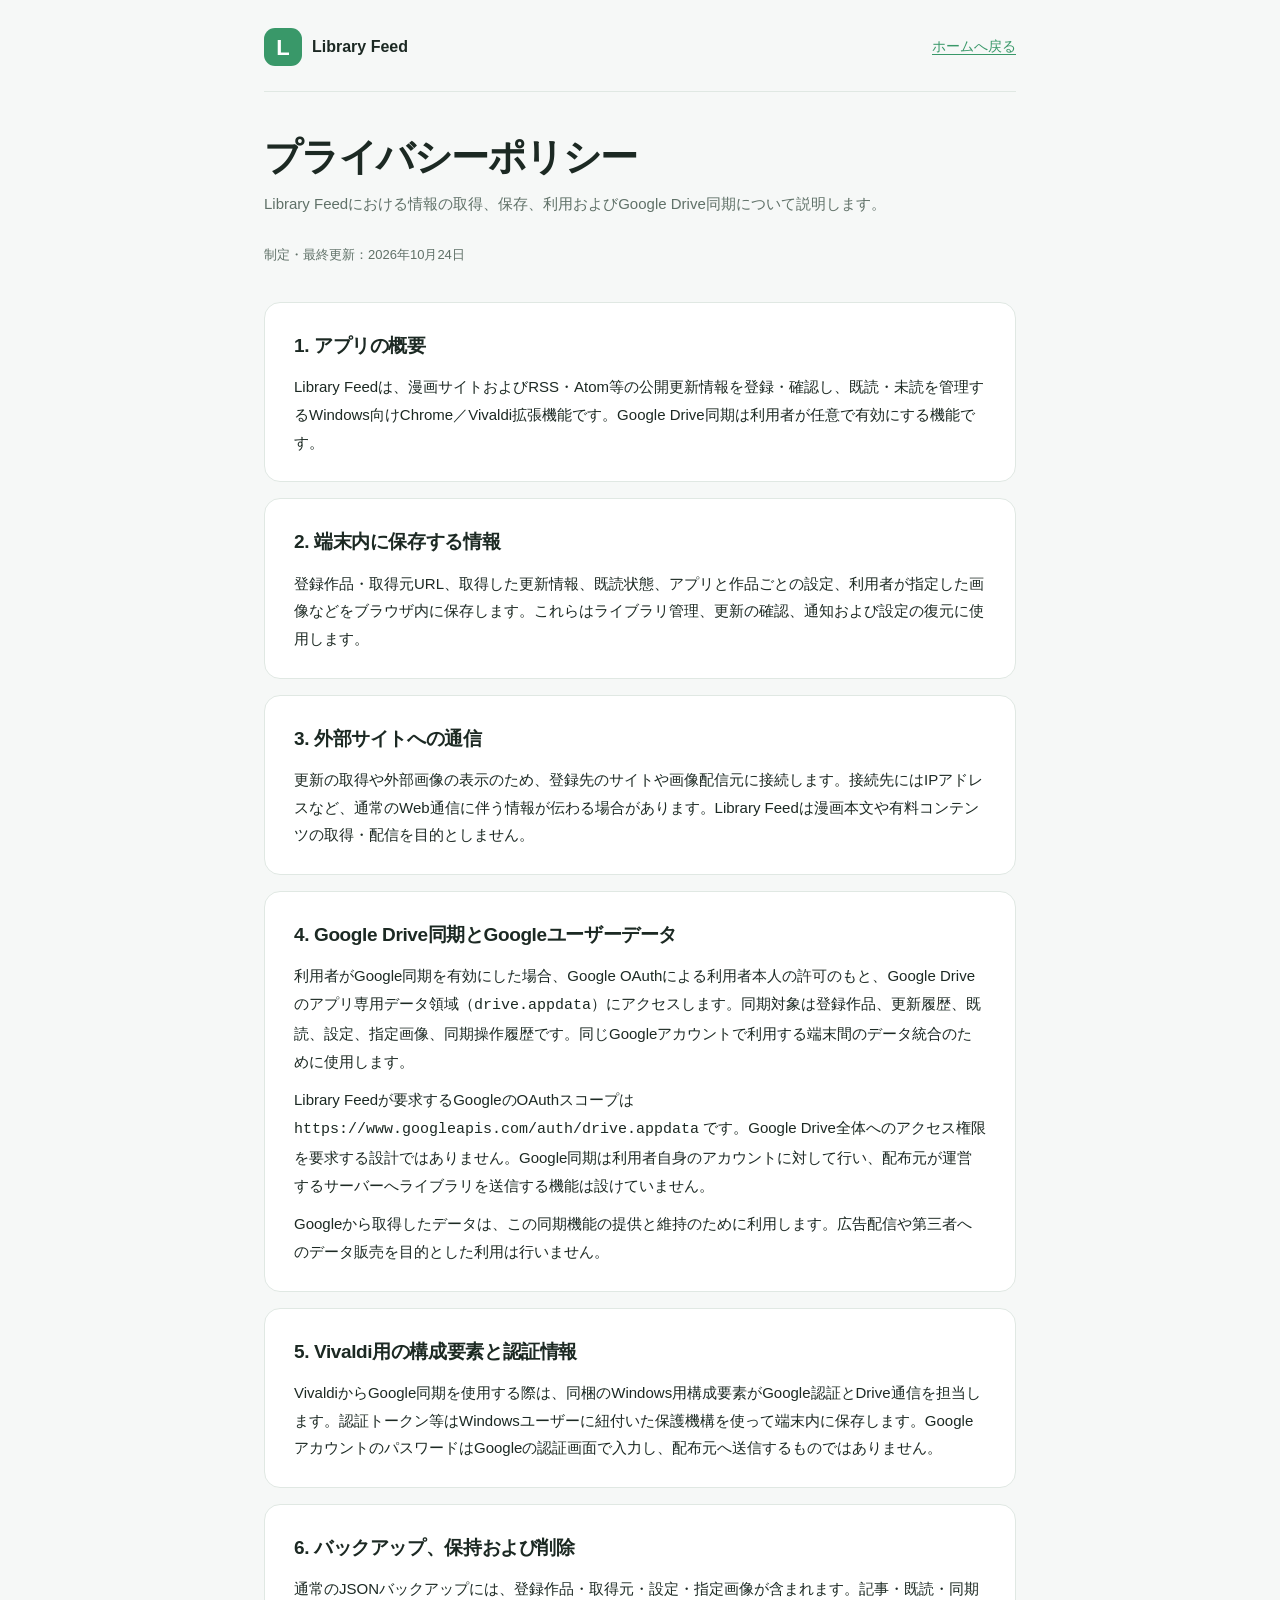
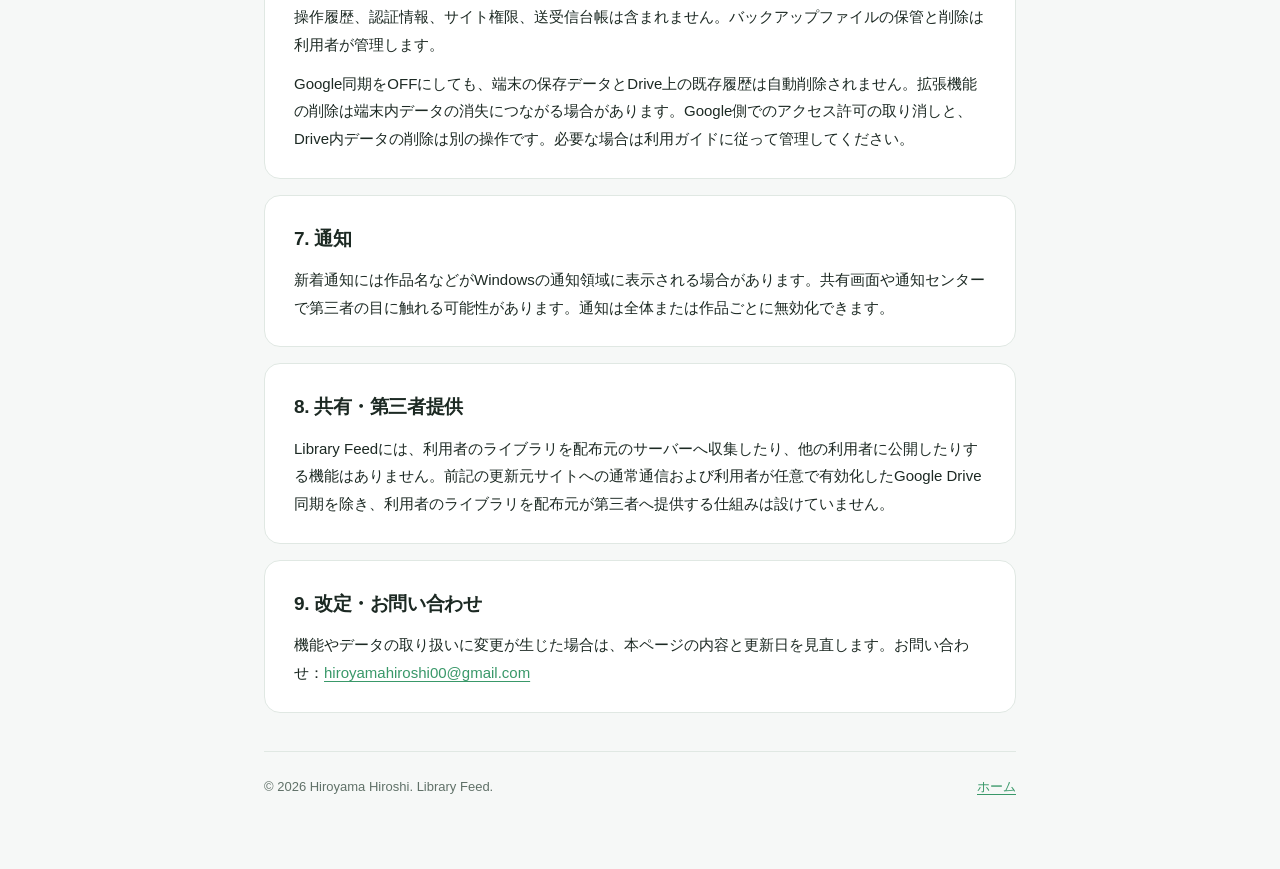
==== privacy.html @ bf37c738 "Add files via upload" ====
<!doctype html>
<html lang="ja">
<head>
  <meta charset="utf-8">
  <meta name="viewport" content="width=device-width, initial-scale=1">
  <meta name="robots" content="noindex, nofollow, noarchive">
  <meta name="description" content="Library Feedのプライバシーポリシー。保存データ、Google Drive同期、外部通信と利用者による管理について。">
  <meta name="theme-color" content="#399869">
  <title>プライバシーポリシー — Library Feed</title>
  <style>
    :root{color-scheme:light dark;--accent:#399869;--bg:#f6f8f7;--paper:#fff;--text:#1c2923;--muted:#607168;--border:#e0e8e3}
    *{box-sizing:border-box}body{margin:0;background:var(--bg);color:var(--text);font:15px/1.85 -apple-system,BlinkMacSystemFont,"Segoe UI","Noto Sans JP",sans-serif}a{color:var(--accent);text-underline-offset:3px}.wrap{max-width:800px;margin:auto;padding:28px 24px 72px}header,footer{display:flex;justify-content:space-between;align-items:center;gap:18px}header{padding-bottom:25px;border-bottom:1px solid var(--border)}.brand{display:flex;align-items:center;gap:10px;text-decoration:none;color:var(--text);font-size:16px;font-weight:800}.mark{display:grid;place-items:center;width:38px;height:38px;border-radius:11px;background:var(--accent);color:#fff;font-size:22px}nav{font-size:14px}h1{font-size:clamp(27px,5vw,38px);line-height:1.4;letter-spacing:-.04em;margin:39px 0 6px}h2{font-size:19px;letter-spacing:-.02em;margin:0 0 10px}section{background:var(--paper);border:1px solid var(--border);border-radius:16px;padding:25px 29px;margin:16px 0}p{margin:0 0 11px}p:last-child{margin:0}ul{margin:0;padding-left:1.4em}li+li{margin-top:6px}.intro{color:var(--muted);margin-bottom:25px}.date{font-size:13px;color:var(--muted);margin-bottom:35px}footer{border-top:1px solid var(--border);margin-top:38px;padding-top:23px;color:var(--muted);font-size:13px;flex-wrap:wrap}@media(max-width:540px){.wrap{padding:18px 16px 48px}section{padding:22px 19px}}@media(prefers-color-scheme:dark){:root{--bg:#111914;--paper:#1b2620;--text:#e7f1e9;--muted:#a8b8ad;--border:#35463a}a{color:#7bd6a1}}
  </style>
</head>
<body>
<div class="wrap">
<header><a class="brand" href="./"><span class="mark" aria-hidden="true">L</span><span>Library Feed</span></a><nav><a href="./">ホームへ戻る</a></nav></header>
<main>
<h1>プライバシーポリシー</h1><p class="intro">Library Feedにおける情報の取得、保存、利用およびGoogle Drive同期について説明します。</p><p class="date">制定・最終更新：2026年10月24日</p>
<section><h2>1. アプリの概要</h2><p>Library Feedは、漫画サイトおよびRSS・Atom等の公開更新情報を登録・確認し、既読・未読を管理するWindows向けChrome／Vivaldi拡張機能です。Google Drive同期は利用者が任意で有効にする機能です。</p></section>
<section><h2>2. 端末内に保存する情報</h2><p>登録作品・取得元URL、取得した更新情報、既読状態、アプリと作品ごとの設定、利用者が指定した画像などをブラウザ内に保存します。これらはライブラリ管理、更新の確認、通知および設定の復元に使用します。</p></section>
<section><h2>3. 外部サイトへの通信</h2><p>更新の取得や外部画像の表示のため、登録先のサイトや画像配信元に接続します。接続先にはIPアドレスなど、通常のWeb通信に伴う情報が伝わる場合があります。Library Feedは漫画本文や有料コンテンツの取得・配信を目的としません。</p></section>
<section><h2>4. Google Drive同期とGoogleユーザーデータ</h2><p>利用者がGoogle同期を有効にした場合、Google OAuthによる利用者本人の許可のもと、Google Driveのアプリ専用データ領域（<code>drive.appdata</code>）にアクセスします。同期対象は登録作品、更新履歴、既読、設定、指定画像、同期操作履歴です。同じGoogleアカウントで利用する端末間のデータ統合のために使用します。</p><p>Library Feedが要求するGoogleのOAuthスコープは <code>https://www.googleapis.com/auth/drive.appdata</code> です。Google Drive全体へのアクセス権限を要求する設計ではありません。Google同期は利用者自身のアカウントに対して行い、配布元が運営するサーバーへライブラリを送信する機能は設けていません。</p><p>Googleから取得したデータは、この同期機能の提供と維持のために利用します。広告配信や第三者へのデータ販売を目的とした利用は行いません。</p></section>
<section><h2>5. Vivaldi用の構成要素と認証情報</h2><p>VivaldiからGoogle同期を使用する際は、同梱のWindows用構成要素がGoogle認証とDrive通信を担当します。認証トークン等はWindowsユーザーに紐付いた保護機構を使って端末内に保存します。GoogleアカウントのパスワードはGoogleの認証画面で入力し、配布元へ送信するものではありません。</p></section>
<section><h2>6. バックアップ、保持および削除</h2><p>通常のJSONバックアップには、登録作品・取得元・設定・指定画像が含まれます。記事・既読・同期操作履歴、認証情報、サイト権限、送受信台帳は含まれません。バックアップファイルの保管と削除は利用者が管理します。</p><p>Google同期をOFFにしても、端末の保存データとDrive上の既存履歴は自動削除されません。拡張機能の削除は端末内データの消失につながる場合があります。Google側でのアクセス許可の取り消しと、Drive内データの削除は別の操作です。必要な場合は利用ガイドに従って管理してください。</p></section>
<section><h2>7. 通知</h2><p>新着通知には作品名などがWindowsの通知領域に表示される場合があります。共有画面や通知センターで第三者の目に触れる可能性があります。通知は全体または作品ごとに無効化できます。</p></section>
<section><h2>8. 共有・第三者提供</h2><p>Library Feedには、利用者のライブラリを配布元のサーバーへ収集したり、他の利用者に公開したりする機能はありません。前記の更新元サイトへの通常通信および利用者が任意で有効化したGoogle Drive同期を除き、利用者のライブラリを配布元が第三者へ提供する仕組みは設けていません。</p></section>
<section><h2>9. 改定・お問い合わせ</h2><p>機能やデータの取り扱いに変更が生じた場合は、本ページの内容と更新日を見直します。お問い合わせ：<a href="mailto:hiroyamahiroshi00@gmail.com">hiroyamahiroshi00@gmail.com</a></p></section>
</main>
<footer><span>© 2026 Hiroyama Hiroshi. Library Feed.</span><a href="./">ホーム</a></footer>
</div>
</body>
</html>
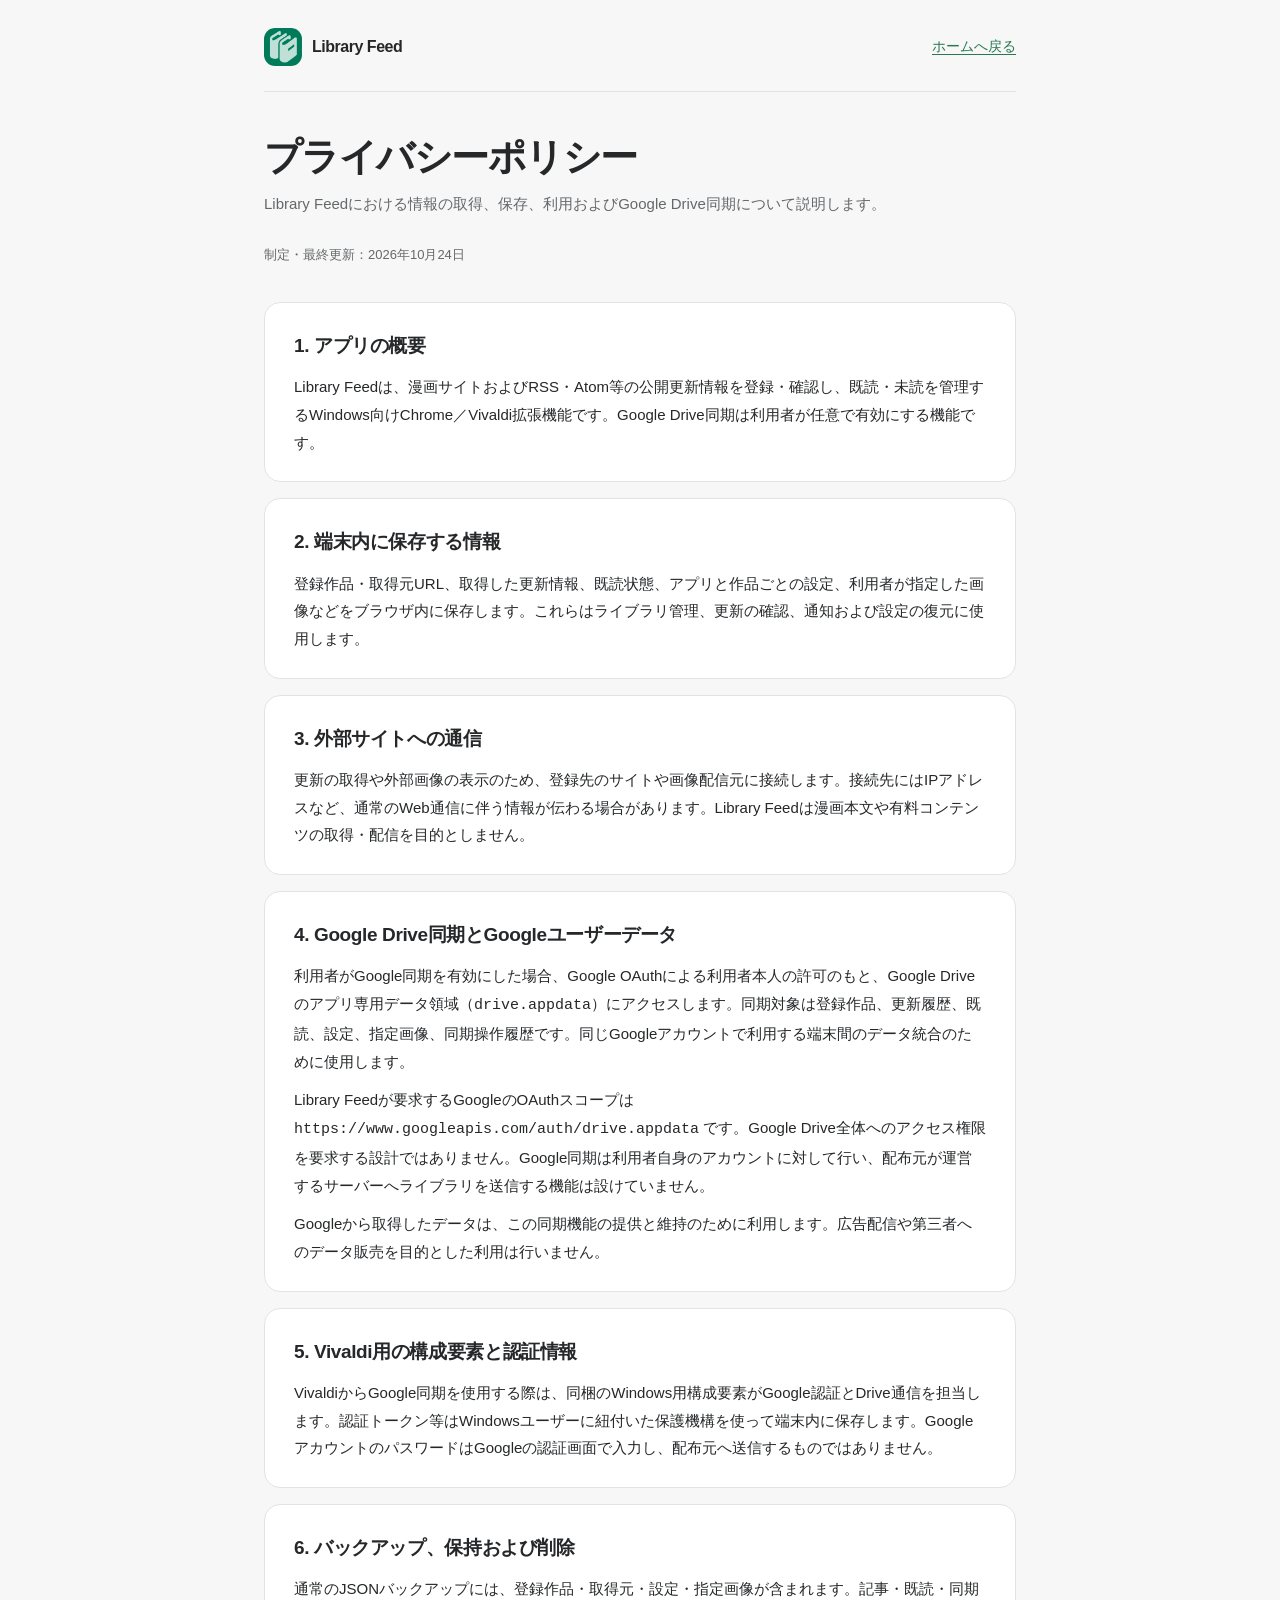
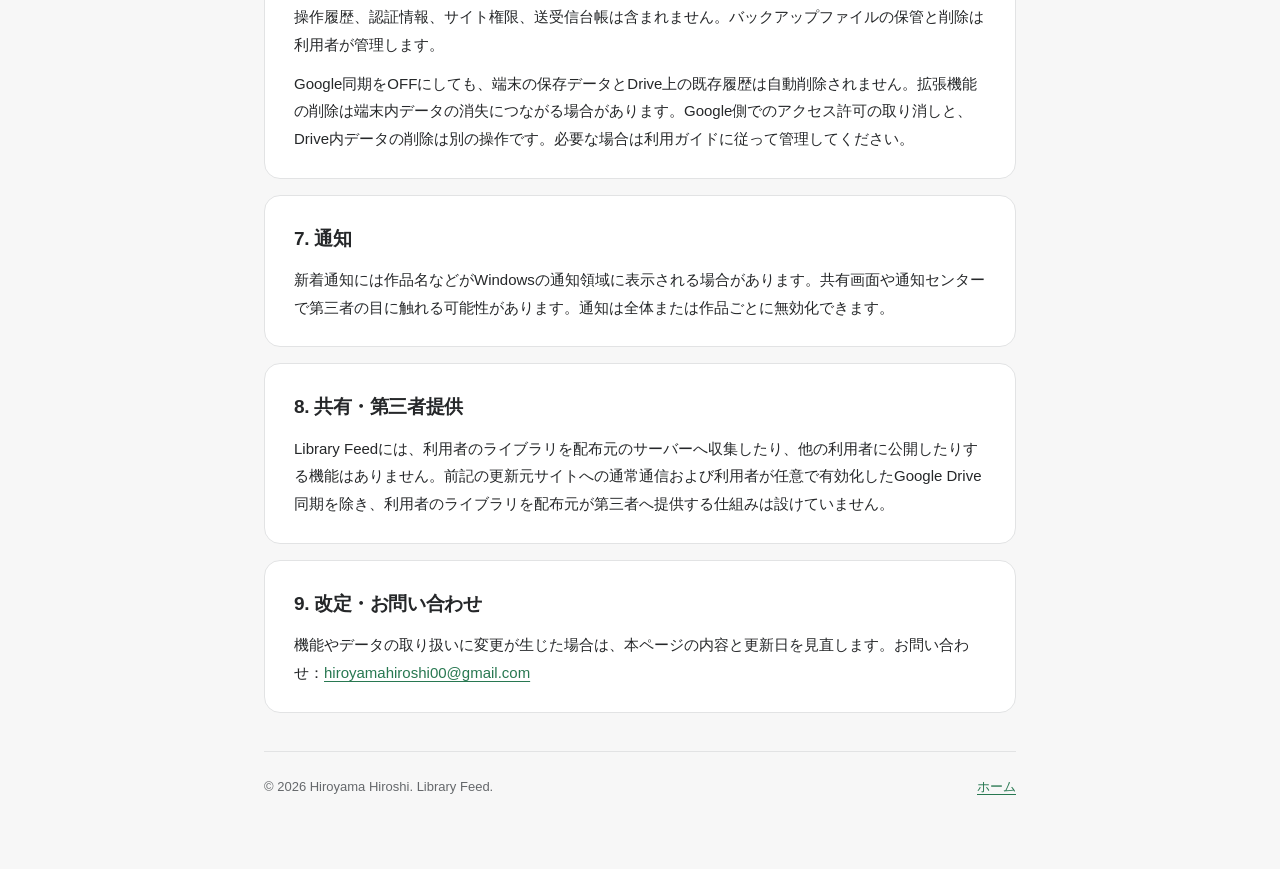
==== commit c47b3ee8: "Publish LibraryFeed v0.5.2 and updated privacy page" ====
--- a/privacy.html
+++ b/privacy.html
@@ -3,18 +3,17 @@
 <head>
   <meta charset="utf-8">
   <meta name="viewport" content="width=device-width, initial-scale=1">
-  <meta name="robots" content="noindex, nofollow, noarchive">
   <meta name="description" content="Library Feedのプライバシーポリシー。保存データ、Google Drive同期、外部通信と利用者による管理について。">
-  <meta name="theme-color" content="#399869">
+  <meta name="theme-color" content="#f7f7f7">
   <title>プライバシーポリシー — Library Feed</title>
   <style>
-    :root{color-scheme:light dark;--accent:#399869;--bg:#f6f8f7;--paper:#fff;--text:#1c2923;--muted:#607168;--border:#e0e8e3}
-    *{box-sizing:border-box}body{margin:0;background:var(--bg);color:var(--text);font:15px/1.85 -apple-system,BlinkMacSystemFont,"Segoe UI","Noto Sans JP",sans-serif}a{color:var(--accent);text-underline-offset:3px}.wrap{max-width:800px;margin:auto;padding:28px 24px 72px}header,footer{display:flex;justify-content:space-between;align-items:center;gap:18px}header{padding-bottom:25px;border-bottom:1px solid var(--border)}.brand{display:flex;align-items:center;gap:10px;text-decoration:none;color:var(--text);font-size:16px;font-weight:800}.mark{display:grid;place-items:center;width:38px;height:38px;border-radius:11px;background:var(--accent);color:#fff;font-size:22px}nav{font-size:14px}h1{font-size:clamp(27px,5vw,38px);line-height:1.4;letter-spacing:-.04em;margin:39px 0 6px}h2{font-size:19px;letter-spacing:-.02em;margin:0 0 10px}section{background:var(--paper);border:1px solid var(--border);border-radius:16px;padding:25px 29px;margin:16px 0}p{margin:0 0 11px}p:last-child{margin:0}ul{margin:0;padding-left:1.4em}li+li{margin-top:6px}.intro{color:var(--muted);margin-bottom:25px}.date{font-size:13px;color:var(--muted);margin-bottom:35px}footer{border-top:1px solid var(--border);margin-top:38px;padding-top:23px;color:var(--muted);font-size:13px;flex-wrap:wrap}@media(max-width:540px){.wrap{padding:18px 16px 48px}section{padding:22px 19px}}@media(prefers-color-scheme:dark){:root{--bg:#111914;--paper:#1b2620;--text:#e7f1e9;--muted:#a8b8ad;--border:#35463a}a{color:#7bd6a1}}
+    :root{color-scheme:light dark;--accent:#287851;--bg:#f7f7f7;--paper:#fff;--text:#252729;--muted:#65686b;--border:#e2e3e4;--soft:#f1f2f3}
+    *{box-sizing:border-box}body{margin:0;background:var(--bg);color:var(--text);font:15px/1.85 -apple-system,BlinkMacSystemFont,"Segoe UI","Noto Sans JP",sans-serif}a{color:var(--accent);text-underline-offset:3px}a:hover{text-decoration-thickness:2px}a:focus-visible{outline:2px solid var(--accent);outline-offset:4px}.wrap{max-width:800px;margin:auto;padding:28px 24px 72px}header,footer{display:flex;justify-content:space-between;align-items:center;gap:18px}header{padding-bottom:25px;border-bottom:1px solid var(--border)}.brand{display:flex;align-items:center;gap:10px;text-decoration:none;color:var(--text);font-size:16px;font-weight:800;letter-spacing:-.03em}.brand-logo{display:block;width:38px;height:38px;border-radius:11px}nav{font-size:14px}h1{font-size:clamp(27px,5vw,38px);line-height:1.4;letter-spacing:-.04em;margin:39px 0 6px}h2{font-size:19px;letter-spacing:-.02em;margin:0 0 10px}main{overflow-wrap:anywhere}section{background:var(--paper);border:1px solid var(--border);border-radius:16px;padding:25px 29px;margin:16px 0}p{margin:0 0 11px}p:last-child{margin:0}ul{margin:0;padding-left:1.4em}li+li{margin-top:6px}.intro{color:var(--muted);margin-bottom:25px}.date{font-size:13px;color:var(--muted);margin-bottom:35px}footer{border-top:1px solid var(--border);margin-top:38px;padding-top:23px;color:var(--muted);font-size:13px;flex-wrap:wrap}@media(max-width:540px){.wrap{padding:18px 16px 48px}section{padding:22px 19px}}@media(prefers-color-scheme:dark){:root{--bg:#171819;--paper:#222325;--text:#eceeef;--muted:#b0b3b6;--border:#3b3d40;--soft:#2b2d30}a{color:#80c7a2}}
   </style>
 </head>
 <body>
 <div class="wrap">
-<header><a class="brand" href="./"><span class="mark" aria-hidden="true">L</span><span>Library Feed</span></a><nav><a href="./">ホームへ戻る</a></nav></header>
+<header><a class="brand" href="./"><img class="brand-logo" src="images/brand.png" width="38" height="38" alt=""><span>Library Feed</span></a><nav aria-label="ページ案内"><a href="./">ホームへ戻る</a></nav></header>
 <main>
 <h1>プライバシーポリシー</h1><p class="intro">Library Feedにおける情報の取得、保存、利用およびGoogle Drive同期について説明します。</p><p class="date">制定・最終更新：2026年10月24日</p>
 <section><h2>1. アプリの概要</h2><p>Library Feedは、漫画サイトおよびRSS・Atom等の公開更新情報を登録・確認し、既読・未読を管理するWindows向けChrome／Vivaldi拡張機能です。Google Drive同期は利用者が任意で有効にする機能です。</p></section>
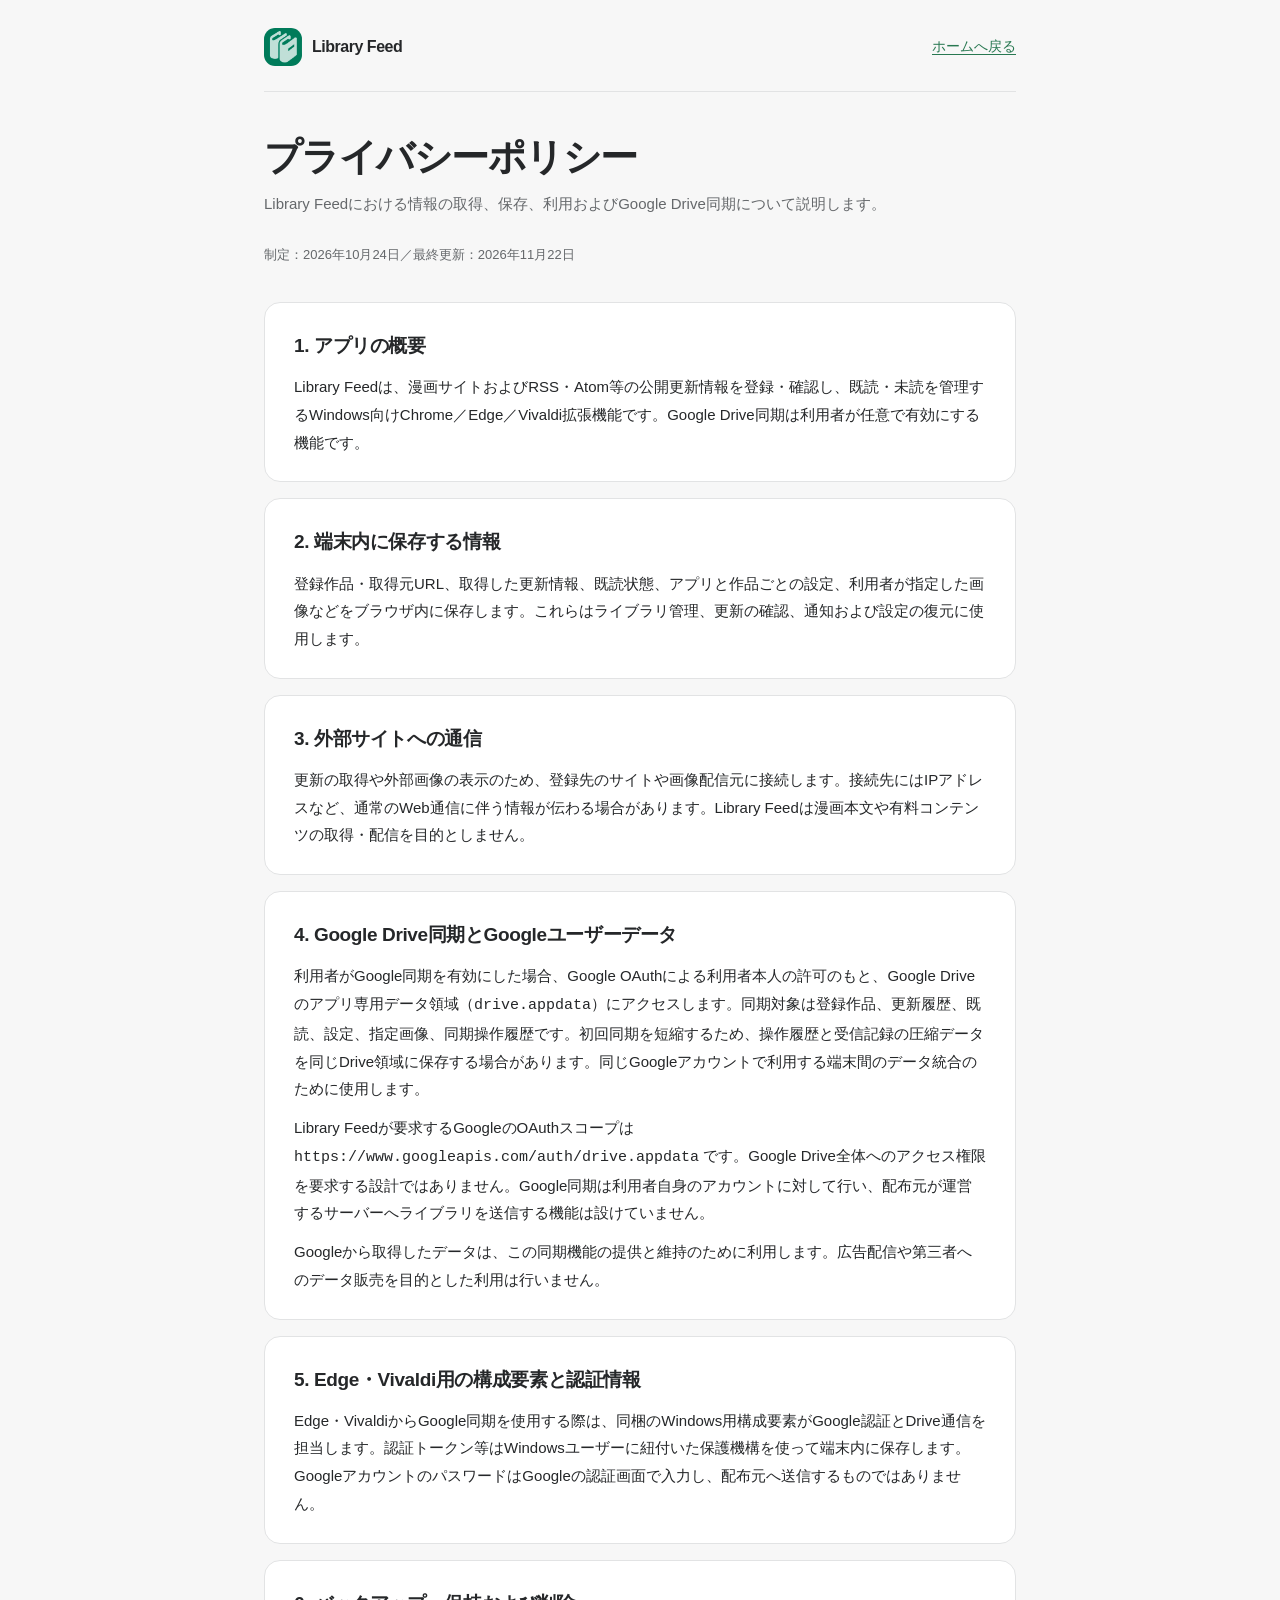
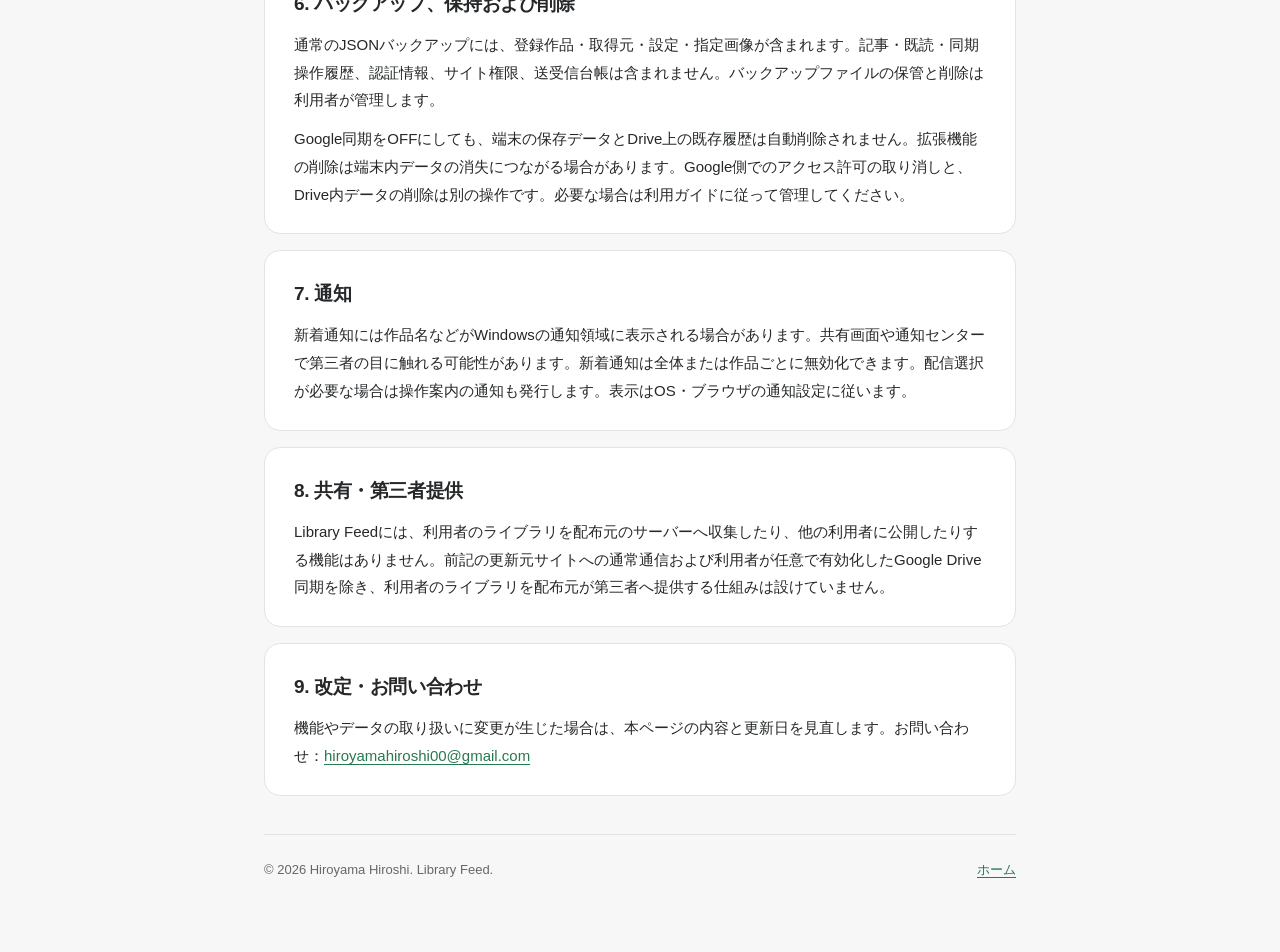
==== commit 0708c734: "docs: update v0.6.0 release pages and download selection" ====
--- a/privacy.html
+++ b/privacy.html
@@ -15,14 +15,14 @@
 <div class="wrap">
 <header><a class="brand" href="./"><img class="brand-logo" src="images/brand.png" width="38" height="38" alt=""><span>Library Feed</span></a><nav aria-label="ページ案内"><a href="./">ホームへ戻る</a></nav></header>
 <main>
-<h1>プライバシーポリシー</h1><p class="intro">Library Feedにおける情報の取得、保存、利用およびGoogle Drive同期について説明します。</p><p class="date">制定・最終更新：2026年10月24日</p>
-<section><h2>1. アプリの概要</h2><p>Library Feedは、漫画サイトおよびRSS・Atom等の公開更新情報を登録・確認し、既読・未読を管理するWindows向けChrome／Vivaldi拡張機能です。Google Drive同期は利用者が任意で有効にする機能です。</p></section>
+<h1>プライバシーポリシー</h1><p class="intro">Library Feedにおける情報の取得、保存、利用およびGoogle Drive同期について説明します。</p><p class="date">制定：2026年10月24日／最終更新：2026年11月22日</p>
+<section><h2>1. アプリの概要</h2><p>Library Feedは、漫画サイトおよびRSS・Atom等の公開更新情報を登録・確認し、既読・未読を管理するWindows向けChrome／Edge／Vivaldi拡張機能です。Google Drive同期は利用者が任意で有効にする機能です。</p></section>
 <section><h2>2. 端末内に保存する情報</h2><p>登録作品・取得元URL、取得した更新情報、既読状態、アプリと作品ごとの設定、利用者が指定した画像などをブラウザ内に保存します。これらはライブラリ管理、更新の確認、通知および設定の復元に使用します。</p></section>
 <section><h2>3. 外部サイトへの通信</h2><p>更新の取得や外部画像の表示のため、登録先のサイトや画像配信元に接続します。接続先にはIPアドレスなど、通常のWeb通信に伴う情報が伝わる場合があります。Library Feedは漫画本文や有料コンテンツの取得・配信を目的としません。</p></section>
-<section><h2>4. Google Drive同期とGoogleユーザーデータ</h2><p>利用者がGoogle同期を有効にした場合、Google OAuthによる利用者本人の許可のもと、Google Driveのアプリ専用データ領域（<code>drive.appdata</code>）にアクセスします。同期対象は登録作品、更新履歴、既読、設定、指定画像、同期操作履歴です。同じGoogleアカウントで利用する端末間のデータ統合のために使用します。</p><p>Library Feedが要求するGoogleのOAuthスコープは <code>https://www.googleapis.com/auth/drive.appdata</code> です。Google Drive全体へのアクセス権限を要求する設計ではありません。Google同期は利用者自身のアカウントに対して行い、配布元が運営するサーバーへライブラリを送信する機能は設けていません。</p><p>Googleから取得したデータは、この同期機能の提供と維持のために利用します。広告配信や第三者へのデータ販売を目的とした利用は行いません。</p></section>
-<section><h2>5. Vivaldi用の構成要素と認証情報</h2><p>VivaldiからGoogle同期を使用する際は、同梱のWindows用構成要素がGoogle認証とDrive通信を担当します。認証トークン等はWindowsユーザーに紐付いた保護機構を使って端末内に保存します。GoogleアカウントのパスワードはGoogleの認証画面で入力し、配布元へ送信するものではありません。</p></section>
+<section><h2>4. Google Drive同期とGoogleユーザーデータ</h2><p>利用者がGoogle同期を有効にした場合、Google OAuthによる利用者本人の許可のもと、Google Driveのアプリ専用データ領域（<code>drive.appdata</code>）にアクセスします。同期対象は登録作品、更新履歴、既読、設定、指定画像、同期操作履歴です。初回同期を短縮するため、操作履歴と受信記録の圧縮データを同じDrive領域に保存する場合があります。同じGoogleアカウントで利用する端末間のデータ統合のために使用します。</p><p>Library Feedが要求するGoogleのOAuthスコープは <code>https://www.googleapis.com/auth/drive.appdata</code> です。Google Drive全体へのアクセス権限を要求する設計ではありません。Google同期は利用者自身のアカウントに対して行い、配布元が運営するサーバーへライブラリを送信する機能は設けていません。</p><p>Googleから取得したデータは、この同期機能の提供と維持のために利用します。広告配信や第三者へのデータ販売を目的とした利用は行いません。</p></section>
+<section><h2>5. Edge・Vivaldi用の構成要素と認証情報</h2><p>Edge・VivaldiからGoogle同期を使用する際は、同梱のWindows用構成要素がGoogle認証とDrive通信を担当します。認証トークン等はWindowsユーザーに紐付いた保護機構を使って端末内に保存します。GoogleアカウントのパスワードはGoogleの認証画面で入力し、配布元へ送信するものではありません。</p></section>
 <section><h2>6. バックアップ、保持および削除</h2><p>通常のJSONバックアップには、登録作品・取得元・設定・指定画像が含まれます。記事・既読・同期操作履歴、認証情報、サイト権限、送受信台帳は含まれません。バックアップファイルの保管と削除は利用者が管理します。</p><p>Google同期をOFFにしても、端末の保存データとDrive上の既存履歴は自動削除されません。拡張機能の削除は端末内データの消失につながる場合があります。Google側でのアクセス許可の取り消しと、Drive内データの削除は別の操作です。必要な場合は利用ガイドに従って管理してください。</p></section>
-<section><h2>7. 通知</h2><p>新着通知には作品名などがWindowsの通知領域に表示される場合があります。共有画面や通知センターで第三者の目に触れる可能性があります。通知は全体または作品ごとに無効化できます。</p></section>
+<section><h2>7. 通知</h2><p>新着通知には作品名などがWindowsの通知領域に表示される場合があります。共有画面や通知センターで第三者の目に触れる可能性があります。新着通知は全体または作品ごとに無効化できます。配信選択が必要な場合は操作案内の通知も発行します。表示はOS・ブラウザの通知設定に従います。</p></section>
 <section><h2>8. 共有・第三者提供</h2><p>Library Feedには、利用者のライブラリを配布元のサーバーへ収集したり、他の利用者に公開したりする機能はありません。前記の更新元サイトへの通常通信および利用者が任意で有効化したGoogle Drive同期を除き、利用者のライブラリを配布元が第三者へ提供する仕組みは設けていません。</p></section>
 <section><h2>9. 改定・お問い合わせ</h2><p>機能やデータの取り扱いに変更が生じた場合は、本ページの内容と更新日を見直します。お問い合わせ：<a href="mailto:hiroyamahiroshi00@gmail.com">hiroyamahiroshi00@gmail.com</a></p></section>
 </main>
